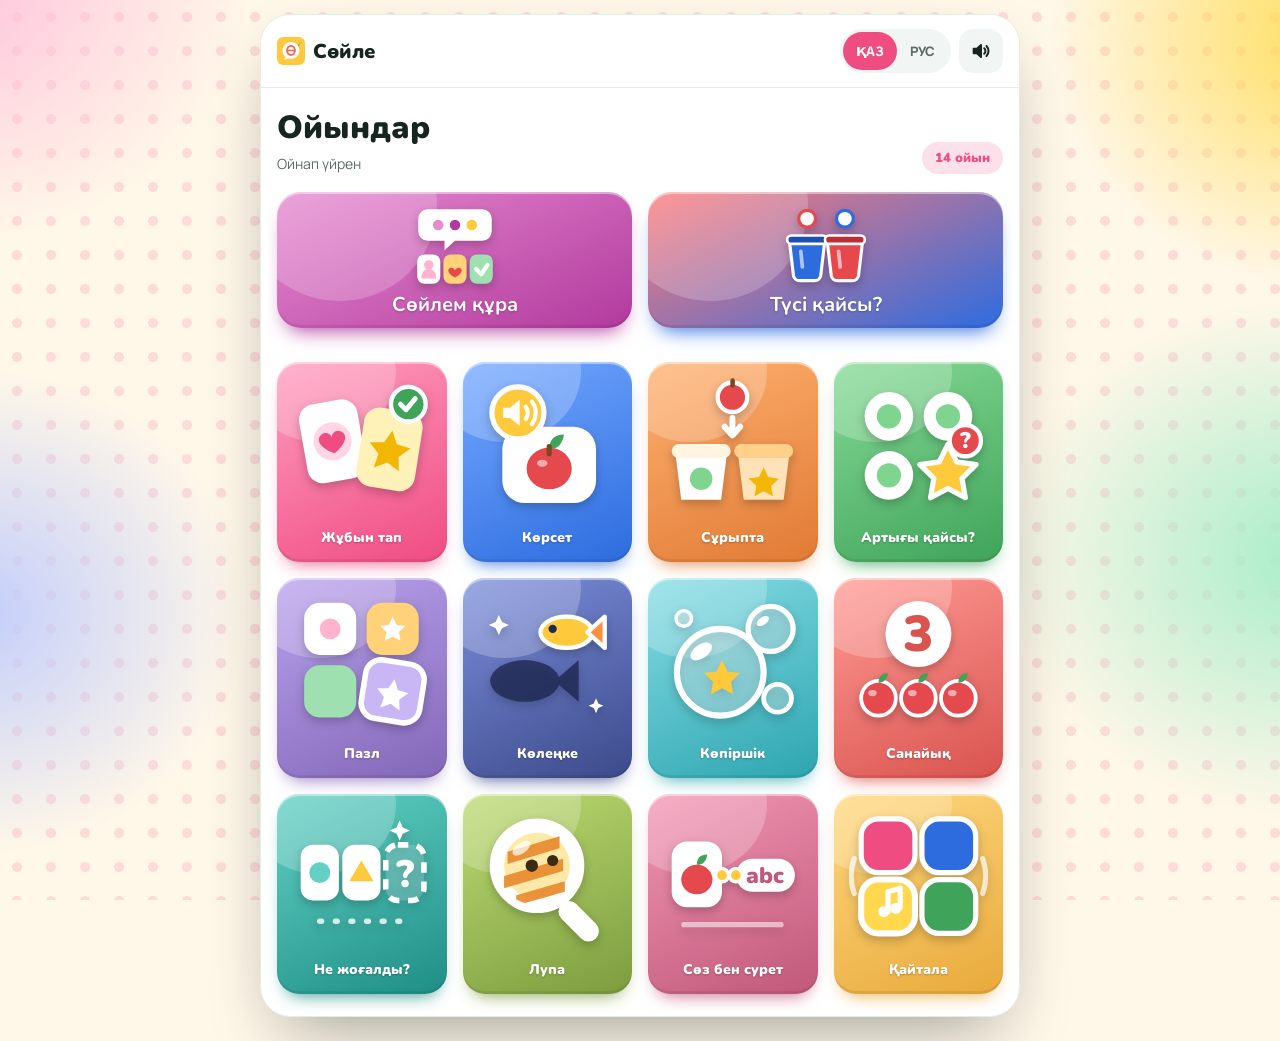
==== games/index.html @ 571496a4 "Мини-игры (14 шт.) в веб-версии для iPhone, SW v15 Co-Authored-By: Claude Sonnet 5.5 <noreply@anthro" ====
<!doctype html>
<html lang="kk">
<head>
<meta charset="utf-8">
<meta name="viewport" content="width=device-width, initial-scale=1, viewport-fit=cover">
<title>Сөйле — Ойындар / Игры</title>
<link href="https://fonts.googleapis.com/css2?family=Nunito:wght@600;800;900&family=Manrope:wght@500;600;700;800&display=swap" rel="stylesheet">
<link rel="stylesheet" href="games.css">
</head>
<body class="g-body">
<div class="g-shell" id="shell"></div>

<script>
/* Внутри приложения (iframe) карточки, язык и озвучка берутся у него — тяжёлые файлы с голосами второй раз не грузим. */
(function(){
  var emb = false;
  try{ emb = !!(window.parent && window.parent !== window && window.parent.SOILE_GAMES_API); }catch(e){}
  if (!emb){
    ['../voice-data.js','../voice-data-ru.js','cards.js'].forEach(function(f){ document.write('<script src="' + f + '"><\/script>'); });
  }
})();
</script>
<script src="engine.js"></script>
<script src="icons.js"></script>
<script src="framework.js"></script>
<script src="memory.js"></script>
<script src="find.js"></script>
<script src="sort.js"></script>
<script src="odd.js"></script>
<script src="puzzle.js"></script>
<script src="shadow.js"></script>
<script src="bubbles.js"></script>
<script src="count.js"></script>
<script src="missing.js"></script>
<script src="zoom.js"></script>
<script src="words.js"></script>
<script src="simon.js"></script>
<script src="sentence.js"></script>
<script src="colors.js"></script>
<script>
(function(){
  var SG = window.SoileGames, shell = document.getElementById('shell');
  var HUB = { title:{kk:'Ойындар',ru:'Игры'}, sub:{kk:'Ойнап үйрен',ru:'Играем и учимся'} };
  var FEATURED = ['sentence','colors'];   // две крупные плитки над сеткой 4×3
  function ordered(){
    var by = {}; SG.games.forEach(function(g){ by[g.id] = g; });
    var list = SG.ORDER.filter(function(id){ return by[id]; }).map(function(id){ return by[id]; });
    SG.games.forEach(function(g){ if (list.indexOf(g) < 0 && FEATURED.indexOf(g.id) < 0) list.push(g); });
    return list;
  }
  function hub(){
    shell.innerHTML = '';
    var bar = SG.el('div','g-top');
    if (SG.embedded){      // внутри приложения: стрелка «назад» возвращает к карточкам
      var back = SG.el('button','g-iconbtn', SG.ICON_BACK); back.type = 'button'; back.setAttribute('aria-label','Back');
      back.addEventListener('click', function(){ SG.stopSpeech(); try{ SG.api.close(); }catch(e){} });
      bar.appendChild(back);
    }
    bar.appendChild(SG.el('div','g-brand', SG.MASCOT + '<span>Сөйле</span>'));
    bar.appendChild(SG.controls(hub));
    shell.appendChild(bar);
    var main = SG.el('div','g-main');
    var head = SG.el('div','g-hubhead'); var left = SG.el('div');
    left.appendChild(SG.el('h1','g-h1', SG.t(HUB.title))); left.appendChild(SG.el('p','g-sub', SG.t(HUB.sub)));
    head.appendChild(left); head.appendChild(SG.el('span','g-count', SG.games.length + ' ' + SG.t({kk:'ойын',ru:'игр'})));
    main.appendChild(head);
    var fgs = FEATURED.map(function(id){ return SG.games.filter(function(g){ return g.id === id; })[0]; }).filter(Boolean);
    if (fgs.length){
      var frow = SG.el('div','g-featrow'); frow.style.setProperty('--k', fgs.length);
      fgs.forEach(function(fg){
        var fcol = SG.TILE[fg.id] || [fg.color, fg.color2];
        var ft = SG.el('button','g-feature', (SG.ICONS[fg.id] || '') +
          '<span class="ft"><b>' + SG.t(fg) + '</b><small>' + SG.t(fg.sub) + '</small></span>');
        ft.type = 'button'; ft.style.setProperty('--c1', fcol[0]); ft.style.setProperty('--c2', fcol[1]); ft.setAttribute('data-game', fg.id);
        ft.addEventListener('click', function(){ SG.open(fg.id, shell, { onExit: hub }); });
        frow.appendChild(ft);
      });
      main.appendChild(frow);
    }
    var grid = SG.el('div','g-hubgrid');
    ordered().forEach(function(g){
      var col = SG.TILE[g.id] || [g.color, g.color2 || g.color];
      var t = SG.el('button','g-gtile', (SG.ICONS[g.id] || g.icon || '') + '<span>' + SG.t(g) + '</span>'); t.type = 'button';
      t.style.setProperty('--c1', col[0]); t.style.setProperty('--c2', col[1]); t.setAttribute('data-game', g.id);
      t.addEventListener('click', function(){ SG.open(g.id, shell, { onExit: hub }); });
      grid.appendChild(t);
    });
    main.appendChild(grid);
    shell.appendChild(main);
  }
  hub();
  var m = /[?&]game=([a-z0-9_-]+)/.exec(location.search);   // отладка: games/index.html?game=sort
  if (m) SG.open(m[1], shell, { onExit: hub });
})();
</script>
</body>
</html>
---- games/games.css ----
/* Сөйле · Игры — общий стиль (токены взяты из index.html приложения) */
:root{
  --paper:#FFF7E8; --surface:#FFFFFF; --surface-2:#F1F6F4;
  --ink:#172420; --ink-dim:#5B6B66; --line:#E4ECE9;
  --accent:#EF4C82; --accent-ink:#FFFFFF; --accent-soft:#FDE1EA; --accent-2:#FFC93C;
  --ok:#3FA35A; --danger:#C24B4B;
  --blob-1:#FFC2DC; --blob-2:#FFDD5C; --blob-3:#A8EDC9; --blob-4:#C2CDFB; --blob-5:#FFC896;
  --dot-color:rgba(239,76,130,.16);
  --cat-animal:#9C6B30; --cat-food:#E07A34; --cat-transport:#2D6CDF; --cat-toys:#E4527A; --cat-clothes:#2CA5B0; --cat-mix:#8367B8;
  --font-display:'Nunito',system-ui,-apple-system,'Segoe UI',sans-serif;
  --font-ui:'Manrope',system-ui,-apple-system,'Segoe UI',sans-serif;
  --shadow-card:0 1px 2px rgba(23,36,32,.06), 0 8px 20px -10px rgba(23,36,32,.25);
  --shadow-shell:0 30px 70px -25px rgba(15,30,26,.45);
  color-scheme: light;
}
*{ box-sizing:border-box; -webkit-tap-highlight-color:transparent; }
html,body{ margin:0; min-height:100%; }
body.g-body{
  min-height:100dvh;
  background:
    radial-gradient(420px 360px at -4% -2%, var(--blob-1), transparent 72%),
    radial-gradient(380px 340px at 104% 4%, var(--blob-2), transparent 74%),
    radial-gradient(400px 340px at 102% 62%, var(--blob-3), transparent 76%),
    radial-gradient(360px 320px at -2% 68%, var(--blob-4), transparent 76%),
    radial-gradient(340px 300px at 50% 100%, var(--blob-5), transparent 74%),
    radial-gradient(circle, var(--dot-color) 5px, transparent 5px) 0 0/34px 34px,
    var(--paper);
  background-attachment:fixed;
  color:var(--ink); font-family:var(--font-ui);
  padding:14px 12px 24px; display:flex; justify-content:center; align-items:flex-start;
}
.g-shell{
  width:100%; max-width:760px; background:var(--surface); border-radius:30px;
  box-shadow:var(--shadow-shell); border:1px solid var(--line); overflow:hidden;
  display:flex; flex-direction:column; position:relative; min-height:calc(100dvh - 38px);
}
.g-top{
  display:flex; align-items:center; gap:10px; padding:14px 16px;
  border-bottom:1px solid var(--line); background:var(--surface);
}
.g-brand{ display:flex; align-items:center; gap:8px; font-family:var(--font-display); font-weight:900; font-size:20px; flex:1; min-width:0; }
.g-brand svg{ width:28px; height:28px; flex:0 0 auto; }
.g-brand span{ white-space:nowrap; overflow:hidden; text-overflow:ellipsis; }
.g-iconbtn{
  width:44px; height:44px; border-radius:14px; border:0; background:var(--surface-2); color:var(--ink);
  font-size:20px; font-weight:800; cursor:pointer; display:grid; place-items:center; flex:0 0 auto; font-family:var(--font-ui);
}
.g-iconbtn:active{ transform:scale(.95); }
.g-iconbtn svg{ width:22px; height:22px; }
.g-lang{ display:flex; background:var(--surface-2); border-radius:999px; padding:3px; flex:0 0 auto; }
.g-lang button{
  border:0; background:transparent; font-family:var(--font-ui); font-weight:800; font-size:13px; color:var(--ink-dim);
  padding:8px 13px; border-radius:999px; cursor:pointer; min-height:38px;
}
.g-lang button[aria-pressed="true"]{ background:var(--accent); color:var(--accent-ink); }
.g-main{ flex:1; padding:18px 16px 22px; display:flex; flex-direction:column; gap:18px; }
.g-h1{ font-family:var(--font-display); font-weight:900; font-size:clamp(24px,5vw,32px); margin:0; text-wrap:balance; }
.g-sub{ margin:4px 0 0; color:var(--ink-dim); font-size:14px; line-height:1.5; }
.g-sec h3{ margin:0 0 9px; font-size:13px; font-weight:800; color:var(--ink-dim); letter-spacing:.04em; text-transform:uppercase; }
.g-chips{ display:flex; flex-wrap:wrap; gap:9px; }
.g-chip{
  border:3px solid transparent; border-radius:999px; padding:11px 18px; font-family:var(--font-ui); font-weight:800; font-size:15px;
  color:#fff; cursor:pointer; min-height:48px; box-shadow:var(--shadow-card); transition:transform .12s;
}
.g-chip:active{ transform:scale(.96); }
.g-chip[aria-pressed="true"]{ border-color:var(--ink); transform:scale(1.03); }
.g-chip.plain{ background:var(--surface-2); color:var(--ink); box-shadow:none; }
.g-chip.plain[aria-pressed="true"]{ background:var(--accent); color:var(--accent-ink); border-color:transparent; }
.g-chip.num{ min-width:92px; font-family:var(--font-display); font-weight:900; font-size:20px; }
.g-chip.num small{ display:block; font-family:var(--font-ui); font-weight:700; font-size:11px; opacity:.8; }
.g-big{
  margin-top:auto; border:0; border-radius:20px; background:var(--accent); color:var(--accent-ink); cursor:pointer;
  font-family:var(--font-display); font-weight:900; font-size:24px; padding:18px 24px; min-height:64px;
  box-shadow:0 10px 22px -10px var(--accent); display:flex; align-items:center; justify-content:center; gap:10px;
}
.g-big:active{ transform:scale(.98); }
.g-big.ghost{ background:var(--surface-2); color:var(--ink); box-shadow:none; }

/* hub */
.g-tiles{ display:grid; grid-template-columns:repeat(auto-fill,minmax(160px,1fr)); gap:14px; }
.g-tile{
  border:0; border-radius:24px; padding:18px 14px 16px; cursor:pointer; text-align:center; color:#fff; font-family:var(--font-display);
  font-weight:900; font-size:19px; box-shadow:var(--shadow-card); display:flex; flex-direction:column; align-items:center; gap:12px; min-height:150px; justify-content:center;
}
.g-tile:active{ transform:scale(.97); }
.g-tile svg{ width:72px; height:72px; }

/* memory */
.g-progress{ display:flex; gap:5px; align-items:center; flex:1; justify-content:center; min-width:0; }
.g-star{ flex:0 1 24px; min-width:15px; max-width:24px; aspect-ratio:1; color:#E5E9E7; transition:color .3s, transform .3s; }
.g-star svg{ width:100%; height:100%; display:block; }
.g-star.on{ color:var(--accent-2); transform:scale(1.15); }
.g-board{ flex:1; display:flex; align-items:center; justify-content:center; padding:4px 0; }
.g-grid{
  display:grid; gap:clamp(8px,2vw,14px); width:min(100%, calc((100dvh - 190px) * var(--cols) / var(--rows) * .8));
  grid-template-columns:repeat(var(--cols),1fr); margin:0 auto;
}
.g-card{ border:0; padding:0; background:none; aspect-ratio:4/5; perspective:900px; cursor:pointer; font-family:inherit; }
.g-inner{ position:relative; width:100%; height:100%; transform-style:preserve-3d; transition:transform .45s cubic-bezier(.3,.7,.3,1); }
.g-card.flipped .g-inner{ transform:rotateY(180deg); }
.g-card:active:not(.flipped) .g-inner{ transform:scale(.96); }
.g-face{
  position:absolute; inset:0; border-radius:18px; backface-visibility:hidden; -webkit-backface-visibility:hidden; overflow:hidden;
  box-shadow:var(--shadow-card); display:flex; flex-direction:column; align-items:center; justify-content:center;
}
.g-face.front{
  background:
    radial-gradient(circle, rgba(255,255,255,.28) 3px, transparent 3px) 0 0/22px 22px,
    linear-gradient(150deg,#FF86B2,#EF4C82);
  border:3px solid #fff;
}
.g-face.front svg{ width:46%; height:auto; filter:drop-shadow(0 4px 6px rgba(120,20,60,.3)); }
.g-face.back{ transform:rotateY(180deg); background:#fff; border:3px solid var(--line); justify-content:flex-start; }
.g-face.back img{ width:100%; flex:1; min-height:0; object-fit:contain; padding:6% 6% 0; display:block; user-select:none; -webkit-user-drag:none; }
.g-label{
  width:100%; padding:2px 6px 8px; text-align:center; font-family:var(--font-display); font-weight:900;
  font-size:clamp(11px,2.8vw,18px); line-height:1.15; color:var(--ink); min-height:2.3em; display:flex; align-items:center; justify-content:center;
}
.g-card.matched .g-face.back{ border-color:var(--ok); box-shadow:0 0 0 3px color-mix(in srgb, var(--ok) 28%, transparent), var(--shadow-card); }
.g-card.matched::after{
  content:'✓'; position:absolute; top:6px; right:8px; width:24px; height:24px; border-radius:50%; background:var(--ok); color:#fff;
  font-weight:900; font-size:15px; display:grid; place-items:center; transform:translateZ(1px); pointer-events:none;
}
.g-card{ position:relative; }
.g-card.pop .g-inner{ animation:gpop .5s ease; }
@keyframes gpop{ 0%,100%{ transform:rotateY(180deg) scale(1);} 45%{ transform:rotateY(180deg) scale(1.07);} }

/* find (Покажи) */
.g-prompt{ display:flex; flex-direction:column; align-items:center; gap:8px; padding:4px 0 2px; }
.g-speak{
  width:92px; height:92px; border-radius:50%; border:0; background:var(--accent); color:var(--accent-ink); cursor:pointer;
  display:grid; place-items:center; box-shadow:0 10px 22px -10px var(--accent);
}
.g-speak svg{ width:46px; height:46px; }
.g-speak:active{ transform:scale(.95); }
.g-speak.pulse{ animation:gpulse .8s ease; }
@keyframes gpulse{ 0%,100%{ transform:scale(1); } 40%{ transform:scale(1.09); } }
.g-word{ font-family:var(--font-display); font-weight:900; font-size:clamp(28px,7vw,40px); min-height:1.25em; text-align:center; text-wrap:balance; }
.g-choices{
  display:grid; grid-template-columns:repeat(var(--cols),1fr); gap:clamp(10px,3vw,18px);
  width:min(100%, calc((100dvh - var(--reserve, 330px)) * var(--cols) / var(--rows) * .8)); margin:0 auto;
}
.g-choice{
  position:relative; border:3px solid var(--line); border-radius:22px; background:#fff; padding:0; cursor:pointer; aspect-ratio:4/5;
  display:flex; align-items:center; justify-content:center; box-shadow:var(--shadow-card); overflow:hidden; transition:opacity .25s, border-color .2s;
}
.g-choice img{ width:100%; height:100%; object-fit:contain; padding:9%; display:block; user-select:none; -webkit-user-drag:none; }
.g-choice:active{ transform:scale(.97); }
.g-choice.center{ grid-column:1 / -1; justify-self:center; width:calc(50% - clamp(5px,1.5vw,9px)); }
.g-choice.tried{ opacity:.3; pointer-events:none; animation:gshake .4s ease; }
@keyframes gshake{ 25%{ transform:translateX(-4px); } 75%{ transform:translateX(4px); } }
.g-choice.ok{ border-color:var(--ok); box-shadow:0 0 0 4px color-mix(in srgb, var(--ok) 28%, transparent), var(--shadow-card); animation:gok .5s ease; pointer-events:none; }
.g-choice.ok::after{
  content:'✓'; position:absolute; top:8px; right:10px; width:28px; height:28px; border-radius:50%; background:var(--ok); color:#fff;
  font-weight:900; font-size:17px; display:grid; place-items:center;
}
@keyframes gok{ 0%,100%{ transform:scale(1); } 45%{ transform:scale(1.05); } }

/* win */
.g-overlay{
  position:absolute; inset:0; z-index:20; background:rgba(255,247,232,.94); backdrop-filter:blur(4px);
  display:flex; flex-direction:column; align-items:center; justify-content:center; gap:16px; padding:24px; text-align:center;
  animation:gfade .4s ease both;
}
@keyframes gfade{ from{ opacity:0; } to{ opacity:1; } }
.g-overlay svg.g-mascot{ width:120px; height:120px; animation:gbounce 1.4s ease-in-out infinite; }
@keyframes gbounce{ 0%,100%{ transform:translateY(0);} 50%{ transform:translateY(-10px);} }
.g-win{ font-family:var(--font-display); font-weight:900; font-size:clamp(34px,8vw,52px); margin:0; color:var(--accent); }
.g-stars{ display:flex; gap:8px; }
.g-stars svg{ width:38px; height:38px; color:var(--accent-2); }
.g-actions{ display:flex; flex-direction:column; gap:12px; width:100%; max-width:340px; }
.g-confetti{ position:fixed; inset:0; pointer-events:none; overflow:hidden; z-index:30; }
.g-confetti i{
  position:absolute; top:-14px; width:10px; height:16px; border-radius:3px; opacity:.95;
  animation:gfall linear forwards;
}
@keyframes gfall{ to{ transform:translateY(110vh) rotate(540deg); } }

@media (prefers-reduced-motion: reduce){
  .g-inner{ transition:none; }
  .g-overlay svg.g-mascot, .g-card.pop .g-inner, .g-speak.pulse, .g-choice.tried, .g-choice.ok{ animation:none; }
  .g-confetti{ display:none; }
}

/* ====== сортировка ====== */
.g-sortstage{ width:100%; display:flex; flex-direction:column; align-items:center; gap:18px; }
.g-sortslot{ width:min(46vw,170px); aspect-ratio:4/5; display:grid; place-items:center; }
.g-sortitem{ width:100%; height:100%; border-radius:22px; background:#fff; border:3px solid var(--line); box-shadow:var(--shadow-card); display:grid; place-items:center; cursor:grab; touch-action:none; animation:gin .35s ease; }
.g-sortitem img{ width:100%; height:100%; object-fit:contain; padding:9%; pointer-events:none; user-select:none; }
@keyframes gin{ from{ transform:scale(.8); opacity:0; } to{ transform:scale(1); opacity:1; } }
.g-sortitem.drop{ animation:gdrop .8s ease forwards; pointer-events:none; }
@keyframes gdrop{ 0%{ transform:scale(1); } 60%{ transform:translateY(120px) scale(.45); opacity:1; } 100%{ transform:translateY(150px) scale(.3); opacity:0; } }
.g-sortitem.nope{ animation:gshake .4s ease; }
.g-bins{ display:grid; grid-template-columns:1fr 1fr; gap:14px; width:100%; max-width:520px; }
.g-bin{
  border:4px solid var(--bin); border-radius:24px 24px 30px 30px; background:color-mix(in srgb, var(--bin) 14%, #fff); padding:12px 8px 10px; cursor:pointer;
  display:flex; flex-direction:column; align-items:center; gap:6px; font-family:var(--font-display); box-shadow:var(--shadow-card); transition:transform .2s, background .2s;
}
.g-bin img{ width:46%; aspect-ratio:4/5; object-fit:contain; opacity:.9; pointer-events:none; }
.g-binlabel{ font-weight:900; font-size:clamp(15px,4vw,20px); color:var(--ink); }
.g-bin.good{ background:color-mix(in srgb, var(--ok) 28%, #fff); transform:scale(1.04); border-color:var(--ok); }
.g-bin.bad{ animation:gshake .4s ease; }

/* ====== пазл ====== */
.g-puzwrap{ display:flex; flex-direction:column; align-items:center; gap:14px; }
.g-puz{ display:grid; border-radius:14px; overflow:hidden; background:var(--surface-2); box-shadow:var(--shadow-card); border:3px solid var(--line); }
.g-slot{ background-color:#fff; background-repeat:no-repeat; position:relative; outline:2px dashed color-mix(in srgb, var(--accent) 45%, transparent); outline-offset:-2px; }
.g-slot:not(.filled){ background-blend-mode:normal; }
.g-slot:not(.filled)::before{ content:''; position:absolute; inset:0; background:rgba(255,255,255,.88); }
.g-slot.filled{ outline:none; animation:gok .5s ease; }
.g-slot.nope{ animation:gshake .4s ease; }
.g-puz.whole{ box-shadow:0 0 0 4px color-mix(in srgb, var(--ok) 35%, transparent), var(--shadow-card); border-color:var(--ok); }
.g-tray{ display:flex; flex-wrap:wrap; justify-content:center; gap:10px; min-height:60px; }
.g-piece{ background-repeat:no-repeat; border-radius:12px; border:3px solid #fff; box-shadow:var(--shadow-card); cursor:grab; touch-action:none; }
.g-piece.sel{ outline:4px solid var(--accent); }
.g-piece.nope{ animation:gshake .4s ease; }

/* ====== тень ====== */
.g-sil{ position:relative; width:min(54vw,200px); aspect-ratio:4/5; border-radius:26px; background:radial-gradient(circle at 50% 40%, #E7ECFA, #C9D3F0); border:3px solid #fff; box-shadow:var(--shadow-card); display:grid; place-items:center; overflow:hidden; }
.g-sil img{ position:absolute; inset:0; width:100%; height:100%; object-fit:contain; padding:8%; transition:opacity .7s ease; }
.g-sil .sil-full{ opacity:0; }
.g-sil.lit .sil-full{ opacity:1; }
.g-sil.lit .sil-dark{ opacity:0; }
.g-sil.fallback .sil-dark{ filter:grayscale(1) brightness(.52) contrast(1000%); mix-blend-mode:multiply; }
.g-sil.lit{ background:#fff; }

/* ====== пузыри ====== */
.g-sea{ display:flex; flex-wrap:wrap; justify-content:center; align-content:center; gap:10px 8px; width:100%; max-width:520px; min-height:300px; padding:6px 0; }
.g-bubble{
  --dx:0px; --dy:0px; --sc:1; position:relative; width:min(38vw,150px); aspect-ratio:1; border-radius:50%; border:0; padding:0; cursor:pointer;
  background:radial-gradient(circle at 32% 28%, rgba(255,255,255,.95), rgba(190,235,245,.55) 38%, rgba(120,200,225,.38) 72%, rgba(80,170,205,.5));
  box-shadow:inset 0 0 0 3px rgba(255,255,255,.75), inset -6px -10px 18px rgba(60,150,190,.25), 0 10px 22px -12px rgba(30,100,140,.6);
  transform:translate(var(--dx),var(--dy)) scale(var(--sc)); animation:gbob 3.2s ease-in-out infinite;
}
.g-bubble img{ position:absolute; inset:16%; width:68%; height:68%; object-fit:contain; border-radius:50%; background:rgba(255,255,255,.65); pointer-events:none; }
.g-bubble::after{ content:''; position:absolute; top:12%; left:20%; width:20%; height:11%; border-radius:50%; background:rgba(255,255,255,.9); transform:rotate(-30deg); }
@keyframes gbob{ 0%,100%{ transform:translate(var(--dx),var(--dy)) scale(var(--sc)); } 50%{ transform:translate(var(--dx),calc(var(--dy) - 10px)) scale(var(--sc)); } }
.g-bubble.pop{ animation:gpopb .5s ease forwards; pointer-events:none; }
@keyframes gpopb{ 0%{ transform:translate(var(--dx),var(--dy)) scale(var(--sc)); } 40%{ transform:translate(var(--dx),var(--dy)) scale(calc(var(--sc) * 1.25)); opacity:1; } 100%{ transform:translate(var(--dx),var(--dy)) scale(calc(var(--sc) * 1.5)); opacity:0; } }
.g-bubble.wob{ animation:gshake .45s ease; }

/* ====== счёт ====== */
.g-countbox{ width:100%; max-width:520px; display:flex; flex-direction:column; align-items:center; gap:22px; }
.g-pile{ display:flex; flex-wrap:wrap; justify-content:center; gap:8px; padding:14px; background:var(--surface-2); border-radius:26px; width:100%; max-width:380px; min-height:120px; align-content:center; }
.g-pileitem{ width:clamp(64px,19vw,92px); aspect-ratio:4/5; background:#fff; border-radius:16px; border:3px solid var(--line); display:grid; place-items:center; box-shadow:var(--shadow-card); transition:transform .25s, border-color .25s; }
.g-pileitem img{ width:100%; height:100%; object-fit:contain; padding:8%; pointer-events:none; }
.g-pileitem.lit{ transform:scale(1.12); border-color:var(--ok); }
.g-nums{ display:flex; gap:14px; justify-content:center; width:100%; }
.g-numbtn{ width:clamp(84px,24vw,110px); aspect-ratio:1; border-radius:28px; border:0; background:var(--accent); color:#fff; font-family:var(--font-display); font-weight:900; font-size:clamp(44px,12vw,58px); cursor:pointer; box-shadow:0 10px 20px -10px var(--accent); }
.g-numbtn:nth-child(2){ background:#2D6CDF; box-shadow:0 10px 20px -10px #2D6CDF; }
.g-numbtn:nth-child(3){ background:#E07A34; box-shadow:0 10px 20px -10px #E07A34; }
.g-numbtn:active{ transform:scale(.95); }
.g-numbtn.ok{ background:var(--ok); box-shadow:0 0 0 5px color-mix(in srgb, var(--ok) 30%, transparent); pointer-events:none; }
.g-numbtn.tried{ opacity:.3; pointer-events:none; animation:gshake .4s ease; }

/* ====== что исчезло ====== */
.g-missarea{ display:flex; flex-direction:column; align-items:center; gap:26px; width:100%; }
.g-missrow{ display:flex; flex-wrap:wrap; justify-content:center; gap:10px; }
.g-mini{ width:min(112px, calc((min(100vw,760px) - 76px - (var(--n,4) - 1) * 10px) / var(--n,4))); aspect-ratio:4/5; border-radius:16px; background:#fff; border:3px solid var(--line); box-shadow:var(--shadow-card); padding:0; display:grid; place-items:center; position:relative; overflow:hidden; }
.g-mini img{ width:100%; height:100%; object-fit:contain; padding:8%; pointer-events:none; }
.g-minibtn{ cursor:pointer; }
.g-minibtn:active{ transform:scale(.96); }
.g-minibtn.ok{ border-color:var(--ok); box-shadow:0 0 0 4px color-mix(in srgb, var(--ok) 28%, transparent); }
.g-minibtn.tried{ opacity:.3; pointer-events:none; animation:gshake .4s ease; }
.g-minislot.covered::after{ content:''; position:absolute; inset:0; background:radial-gradient(circle, rgba(255,255,255,.28) 3px, transparent 3px) 0 0/18px 18px, linear-gradient(150deg,#FF86B2,#EF4C82); }
.g-minislot.gap{ border:3px dashed color-mix(in srgb, var(--accent) 60%, transparent); background:var(--accent-soft); }
.g-minislot.gap span{ font-family:var(--font-display); font-weight:900; font-size:44px; color:var(--accent); }
.g-minislot.found{ border-color:var(--ok); animation:gok .5s ease; }

/* ====== лупа ====== */
.g-lens{ position:relative; border-radius:50%; overflow:hidden; background:#fff; border:7px solid #fff; box-shadow:0 0 0 4px var(--cat-transport), var(--shadow-card); flex:0 0 auto; }
.g-lenszoom, .g-lensfull{ position:absolute; inset:0; width:100%; height:100%; background-repeat:no-repeat; transition:opacity .6s ease; }
.g-lensfull{ object-fit:contain; padding:10%; opacity:0; }
.g-lens.rev .g-lenszoom{ opacity:0; }
.g-lens.rev .g-lensfull{ opacity:1; }

/* ====== слово и картинка ====== */
.g-words{ display:grid; grid-template-columns:1fr 1fr; gap:16px; width:100%; max-width:480px; }
.g-wcol{ display:flex; flex-direction:column; gap:12px; justify-content:center; }
.g-wpic, .g-wword{ height:clamp(84px,15dvh,118px); border-radius:20px; border:3px solid var(--line); background:#fff; box-shadow:var(--shadow-card); cursor:pointer; font-family:var(--font-display); font-weight:900; color:var(--ink); padding:0; }
.g-wpic img{ width:100%; height:100%; object-fit:contain; padding:6%; pointer-events:none; }
.g-wword{ font-size:clamp(17px,4.6vw,24px); padding:0 8px; line-height:1.1; overflow-wrap:anywhere; }
.g-wpic.sel{ border-color:var(--accent); box-shadow:0 0 0 4px color-mix(in srgb, var(--accent) 28%, transparent); }
.g-wpic.done, .g-wword.done{ border-color:var(--ok); background:color-mix(in srgb, var(--ok) 12%, #fff); pointer-events:none; }
.g-wword.nope{ animation:gshake .4s ease; }

/* ====== повтори ====== */
.g-pads{ display:grid; grid-template-columns:repeat(2,1fr); gap:16px; width:min(100%,420px); }
.g-pads[style*="--n: 3"] .g-pad:last-child{ grid-column:1 / -1; justify-self:center; width:calc(50% - 8px); }
.g-pad{ position:relative; aspect-ratio:1; border-radius:28px; border:6px solid var(--pad); background:#fff; padding:0; cursor:pointer; box-shadow:0 8px 0 -2px color-mix(in srgb, var(--pad) 55%, #000 0%), var(--shadow-card); transition:transform .15s, background .15s, box-shadow .15s; }
.g-pad img{ width:100%; height:100%; object-fit:contain; padding:10%; pointer-events:none; }
.g-pad:active{ transform:translateY(3px); }
.g-pad.lit{ background:color-mix(in srgb, var(--pad) 22%, #fff); transform:scale(1.06); box-shadow:0 0 0 8px color-mix(in srgb, var(--pad) 30%, transparent), var(--shadow-card); }

/* ====== главный экран 4×3 ====== */
.g-hubgrid{ display:grid; grid-template-columns:repeat(4,1fr); gap:clamp(8px,2.4vw,16px); }
.g-gtile{
  position:relative; border:0; border-radius:22px; padding:10px 4px 9px; cursor:pointer; color:#fff; font-family:var(--font-display); font-weight:900;
  background:linear-gradient(155deg, var(--c2), var(--c1)); box-shadow:0 10px 18px -10px var(--c1), inset 0 2px 0 rgba(255,255,255,.45), inset 0 -3px 0 rgba(0,0,0,.08);
  display:flex; flex-direction:column; align-items:center; gap:6px; aspect-ratio:1/1.18; justify-content:space-between; overflow:hidden;
  transition:transform .15s;
}
.g-gtile::before{ content:''; position:absolute; top:-30%; left:-20%; width:90%; height:70%; border-radius:50%; background:rgba(255,255,255,.22); pointer-events:none; }
.g-gtile:active{ transform:scale(.95); }
.g-gtile svg{ width:86%; height:auto; flex:1 1 auto; min-height:0; filter:drop-shadow(0 4px 5px rgba(0,0,0,.22)); position:relative; }
.g-gtile span{ position:relative; font-size:clamp(9px,2.55vw,14px); line-height:1.1; text-align:center; text-wrap:balance; overflow-wrap:normal; word-break:normal; min-height:2.2em; display:flex; align-items:center; justify-content:center; padding:0 2px; text-shadow:0 1px 2px rgba(0,0,0,.25); }
.g-hubhead{ display:flex; align-items:flex-end; justify-content:space-between; gap:12px; }
.g-count{ font-family:var(--font-display); font-weight:900; font-size:13px; background:var(--accent-soft); color:var(--accent); border-radius:999px; padding:7px 13px; white-space:nowrap; }

/* ===== Игра «Составь предложение» ===== */
.g-face{ position:relative; width:100%; aspect-ratio:1/1; border-radius:12px; display:grid; place-items:center; overflow:hidden; background:#fff; }
.g-face img{ width:100%; height:100%; object-fit:contain; padding:6%; display:block; pointer-events:none; user-select:none; -webkit-user-drag:none; }
.g-face.noimg{ color:#fff; font-family:var(--font-display); font-weight:900; font-size:clamp(14px,4vw,20px); text-align:center; padding:4px; line-height:1.05; }
.g-face.noimg svg{ width:72%; height:72%; }
.g-listen{ display:inline-flex; align-items:center; gap:10px; border:0; cursor:pointer; border-radius:999px; padding:12px 24px; font-family:var(--font-display); font-weight:900; font-size:18px; color:#fff;
  background:linear-gradient(155deg,#E58ACF,#B23A9E); box-shadow:0 10px 18px -10px #B23A9E, inset 0 2px 0 rgba(255,255,255,.4); }
.g-listen:active{ transform:scale(.97); }
.g-listen svg{ width:26px; height:26px; }
.g-sent{ width:100%; max-width:640px; display:flex; flex-direction:column; gap:clamp(14px,4vw,26px); align-items:stretch; }
.g-sentslots{ display:flex; justify-content:center; gap:clamp(6px,2vw,12px); padding:12px 8px; border-radius:22px; background:var(--accent-soft); border:3px dashed color-mix(in srgb, var(--accent) 40%, transparent); }
.g-sentslots.done{ background:color-mix(in srgb, var(--ok) 14%, #fff); border:3px solid var(--ok); }
.g-sslot{ position:relative; flex:0 1 112px; min-width:0; aspect-ratio:4/5; border-radius:16px; background:rgba(255,255,255,.7); border:3px dashed color-mix(in srgb, var(--accent) 45%, transparent);
  display:flex; flex-direction:column; align-items:center; justify-content:center; gap:3px; padding:4px; transition:transform .2s, box-shadow .2s; }
.g-sslot .g-snum{ font-family:var(--font-display); font-weight:900; font-size:clamp(22px,7vw,34px); color:color-mix(in srgb, var(--accent) 55%, #fff); }
.g-sslot.filled{ background:#fff; border:3px solid var(--ok); box-shadow:var(--shadow-card); animation:gok .5s ease; }
.g-sslot.filled .g-face{ flex:1 1 auto; min-height:0; aspect-ratio:auto; }
.g-sslot.lit{ transform:translateY(-6px) scale(1.06); box-shadow:0 0 0 5px color-mix(in srgb, var(--accent) 35%, transparent), var(--shadow-card); border-color:var(--accent); }
.g-sword{ font-family:var(--font-display); font-weight:900; font-size:clamp(11px,3.1vw,16px); line-height:1.05; text-align:center; color:var(--ink); max-width:100%; overflow-wrap:anywhere; }
.g-sentbank{ display:grid; grid-template-columns:repeat(var(--n,3), minmax(0,1fr)); gap:clamp(8px,2.4vw,14px); justify-items:center; }
.g-scard{ width:100%; max-width:130px; aspect-ratio:4/5; border-radius:16px; background:#fff; border:3px solid var(--line); box-shadow:var(--shadow-card); cursor:pointer; padding:4px;
  display:flex; flex-direction:column; align-items:center; justify-content:center; gap:3px; font:inherit; }
.g-scard .g-face{ flex:1 1 auto; min-height:0; aspect-ratio:auto; width:100%; }
.g-scard:active{ transform:scale(.96); }
.g-scard.used{ visibility:hidden; pointer-events:none; }
.g-scard.tried{ animation:gshake .4s ease; opacity:.55; }
.g-scard.nudge{ animation:gbounce 1s ease-in-out infinite; border-color:var(--accent); }
@media (prefers-reduced-motion:reduce){ .g-scard.nudge, .g-sslot.filled{ animation:none; } }

/* ===== Главный экран игр: большая плитка «Составь предложение» и кнопка «назад» в приложение ===== */
.g-feature{ position:relative; width:100%; border:0; border-radius:24px; padding:12px 16px; cursor:pointer; color:#fff; font-family:var(--font-display); font-weight:900; text-align:left;
  background:linear-gradient(155deg, var(--c2), var(--c1)); box-shadow:0 12px 20px -10px var(--c1), inset 0 2px 0 rgba(255,255,255,.45), inset 0 -3px 0 rgba(0,0,0,.08);
  display:flex; align-items:center; gap:14px; overflow:hidden; margin-bottom:clamp(8px,2.4vw,16px); }
.g-feature::before{ content:''; position:absolute; top:-60%; left:-10%; width:55%; height:140%; border-radius:50%; background:rgba(255,255,255,.2); pointer-events:none; }
.g-feature:active{ transform:scale(.98); }
.g-feature svg{ position:relative; width:clamp(64px,18vw,92px); height:auto; flex:0 0 auto; filter:drop-shadow(0 4px 5px rgba(0,0,0,.22)); }
.g-feature .ft{ position:relative; display:flex; flex-direction:column; gap:3px; min-width:0; }
.g-feature .ft b{ font-size:clamp(17px,5vw,24px); line-height:1.1; text-shadow:0 1px 2px rgba(0,0,0,.25); }
.g-feature .ft small{ font-family:var(--font-ui); font-weight:700; font-size:clamp(11px,3.2vw,14px); opacity:.92; line-height:1.2; }
.g-feature .go{ position:relative; margin-left:auto; flex:0 0 auto; width:38px; height:38px; border-radius:50%; background:rgba(255,255,255,.28); display:grid; place-items:center; }
.g-feature .go svg{ width:20px; height:20px; transform:rotate(180deg); filter:none; }
.g-hubbar{ display:flex; align-items:center; gap:10px; }
.g-hubbar .g-brand{ margin-right:auto; }

/* две крупные плитки над сеткой + чашки */
.g-featrow{ display:grid; grid-template-columns:repeat(var(--k,2),1fr); gap:clamp(8px,2.4vw,16px); margin-bottom:clamp(8px,2.4vw,16px); }
.g-featrow .g-feature{ margin:0; flex-direction:column; text-align:center; padding:12px 8px 12px; gap:6px; justify-content:flex-start; }
.g-featrow .g-feature svg{ width:clamp(60px,18vw,84px); }
.g-featrow .g-feature .ft{ align-items:center; }
.g-featrow .g-feature .ft small{ display:none; }
.g-featrow .g-feature .ft b{ font-size:clamp(14px,4.2vw,20px); }
.g-cupbin{ background:color-mix(in srgb, var(--bin) 10%, #fff); border-radius:26px; padding:10px 8px 8px; gap:4px; }
.g-cupbin svg{ width:70%; max-width:150px; height:auto; pointer-events:none; }
.g-cupbin .g-binlabel{ color:var(--bin); }
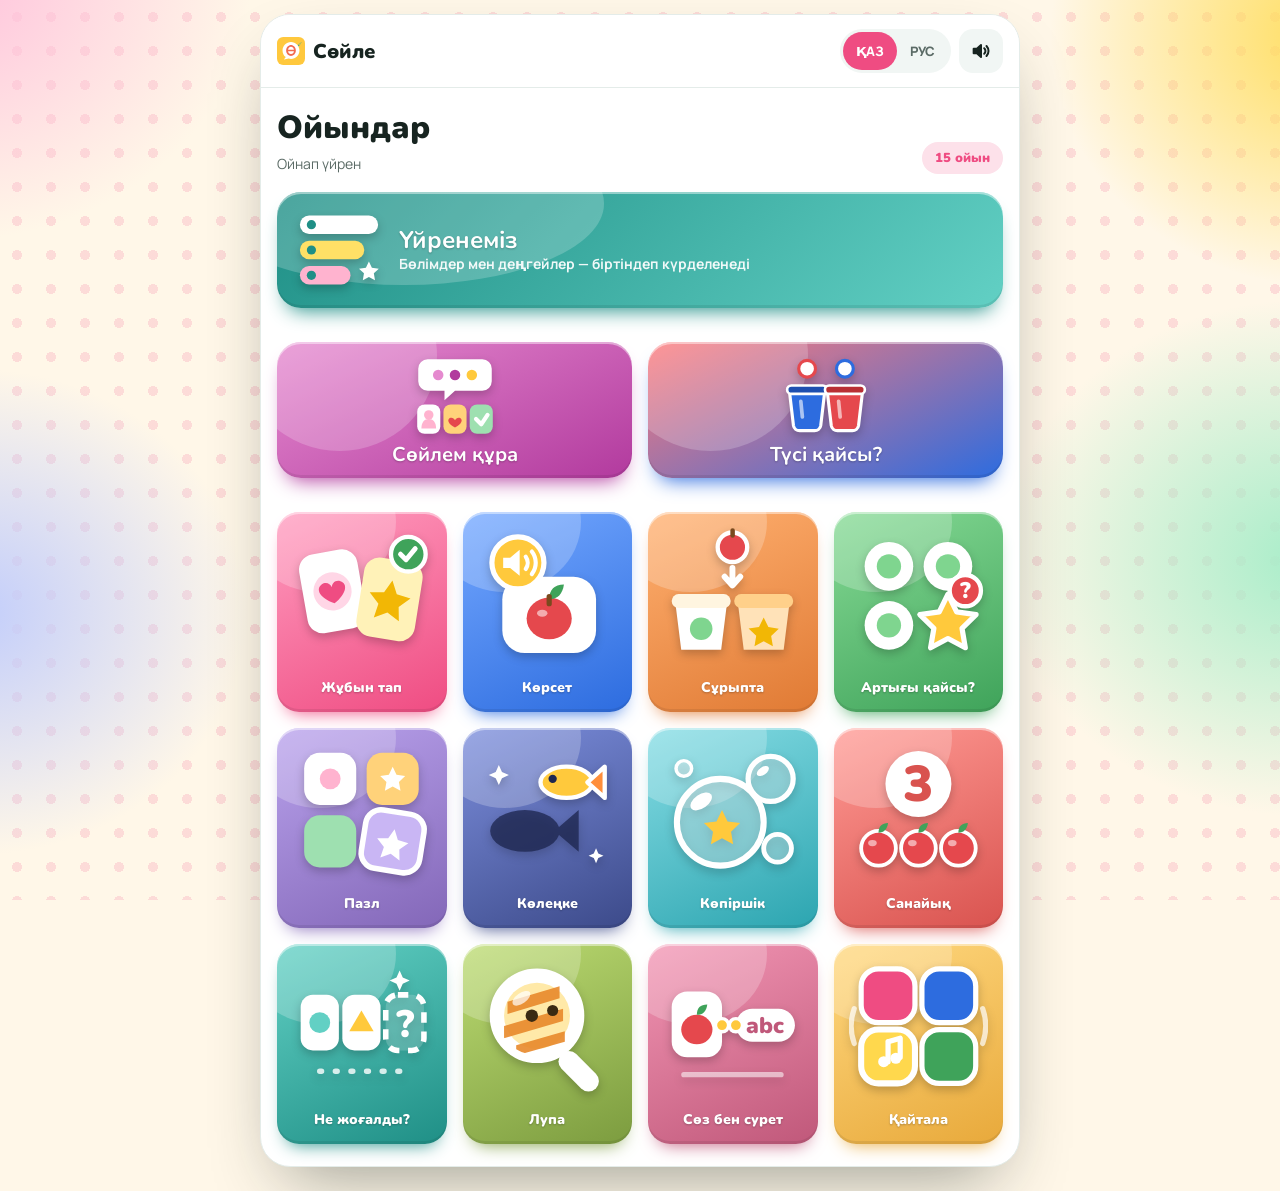
==== commit f1785e4e: "Игры: раздел «Учимся» (5 разделов × 5 уровней) + статистика игр для родителя и центра (Сөйле Pro); S" ====
--- a/games/index.html
+++ b/games/index.html
@@ -37,6 +37,7 @@
 <script src="simon.js"></script>
 <script src="sentence.js"></script>
 <script src="colors.js"></script>
+<script src="learn.js"></script>
 <script>
 (function(){
   var SG = window.SoileGames, shell = document.getElementById('shell');
@@ -45,7 +46,7 @@
   function ordered(){
     var by = {}; SG.games.forEach(function(g){ by[g.id] = g; });
     var list = SG.ORDER.filter(function(id){ return by[id]; }).map(function(id){ return by[id]; });
-    SG.games.forEach(function(g){ if (list.indexOf(g) < 0 && FEATURED.indexOf(g.id) < 0) list.push(g); });
+    SG.games.forEach(function(g){ if (list.indexOf(g) < 0 && FEATURED.indexOf(g.id) < 0 && g.id !== 'learn') list.push(g); });
     return list;
   }
   function hub(){
@@ -64,6 +65,14 @@
     left.appendChild(SG.el('h1','g-h1', SG.t(HUB.title))); left.appendChild(SG.el('p','g-sub', SG.t(HUB.sub)));
     head.appendChild(left); head.appendChild(SG.el('span','g-count', SG.games.length + ' ' + SG.t({kk:'ойын',ru:'игр'})));
     main.appendChild(head);
+    var lg = SG.games.filter(function(g){ return g.id === 'learn'; })[0];
+    if (lg){      // «Учимся» — отдельной широкой плиткой: программа по разделам и уровням
+      var lt = SG.el('button','g-feature g-learn', (SG.ICONS.learn || '') +
+        '<span class="ft"><b>' + SG.t(lg) + '</b><small>' + SG.t(lg.sub) + '</small></span>');
+      lt.type = 'button'; lt.style.setProperty('--c1', '#1F8F86'); lt.style.setProperty('--c2', '#62D0C4'); lt.setAttribute('data-game', 'learn');
+      lt.addEventListener('click', function(){ SG.open('learn', shell, { onExit: hub }); });
+      main.appendChild(lt);
+    }
     var fgs = FEATURED.map(function(id){ return SG.games.filter(function(g){ return g.id === id; })[0]; }).filter(Boolean);
     if (fgs.length){
       var frow = SG.el('div','g-featrow'); frow.style.setProperty('--k', fgs.length);
--- a/games/games.css
+++ b/games/games.css
@@ -361,3 +361,4 @@
 .g-cupbin{ background:color-mix(in srgb, var(--bin) 10%, #fff); border-radius:26px; padding:10px 8px 8px; gap:4px; }
 .g-cupbin svg{ width:70%; max-width:150px; height:auto; pointer-events:none; }
 .g-cupbin .g-binlabel{ color:var(--bin); }
+.g-learn{ margin-bottom:clamp(8px,2.4vw,16px); display:flex; align-items:center; gap:14px; background:linear-gradient(135deg,var(--c1),var(--c2)); min-height:96px; }
